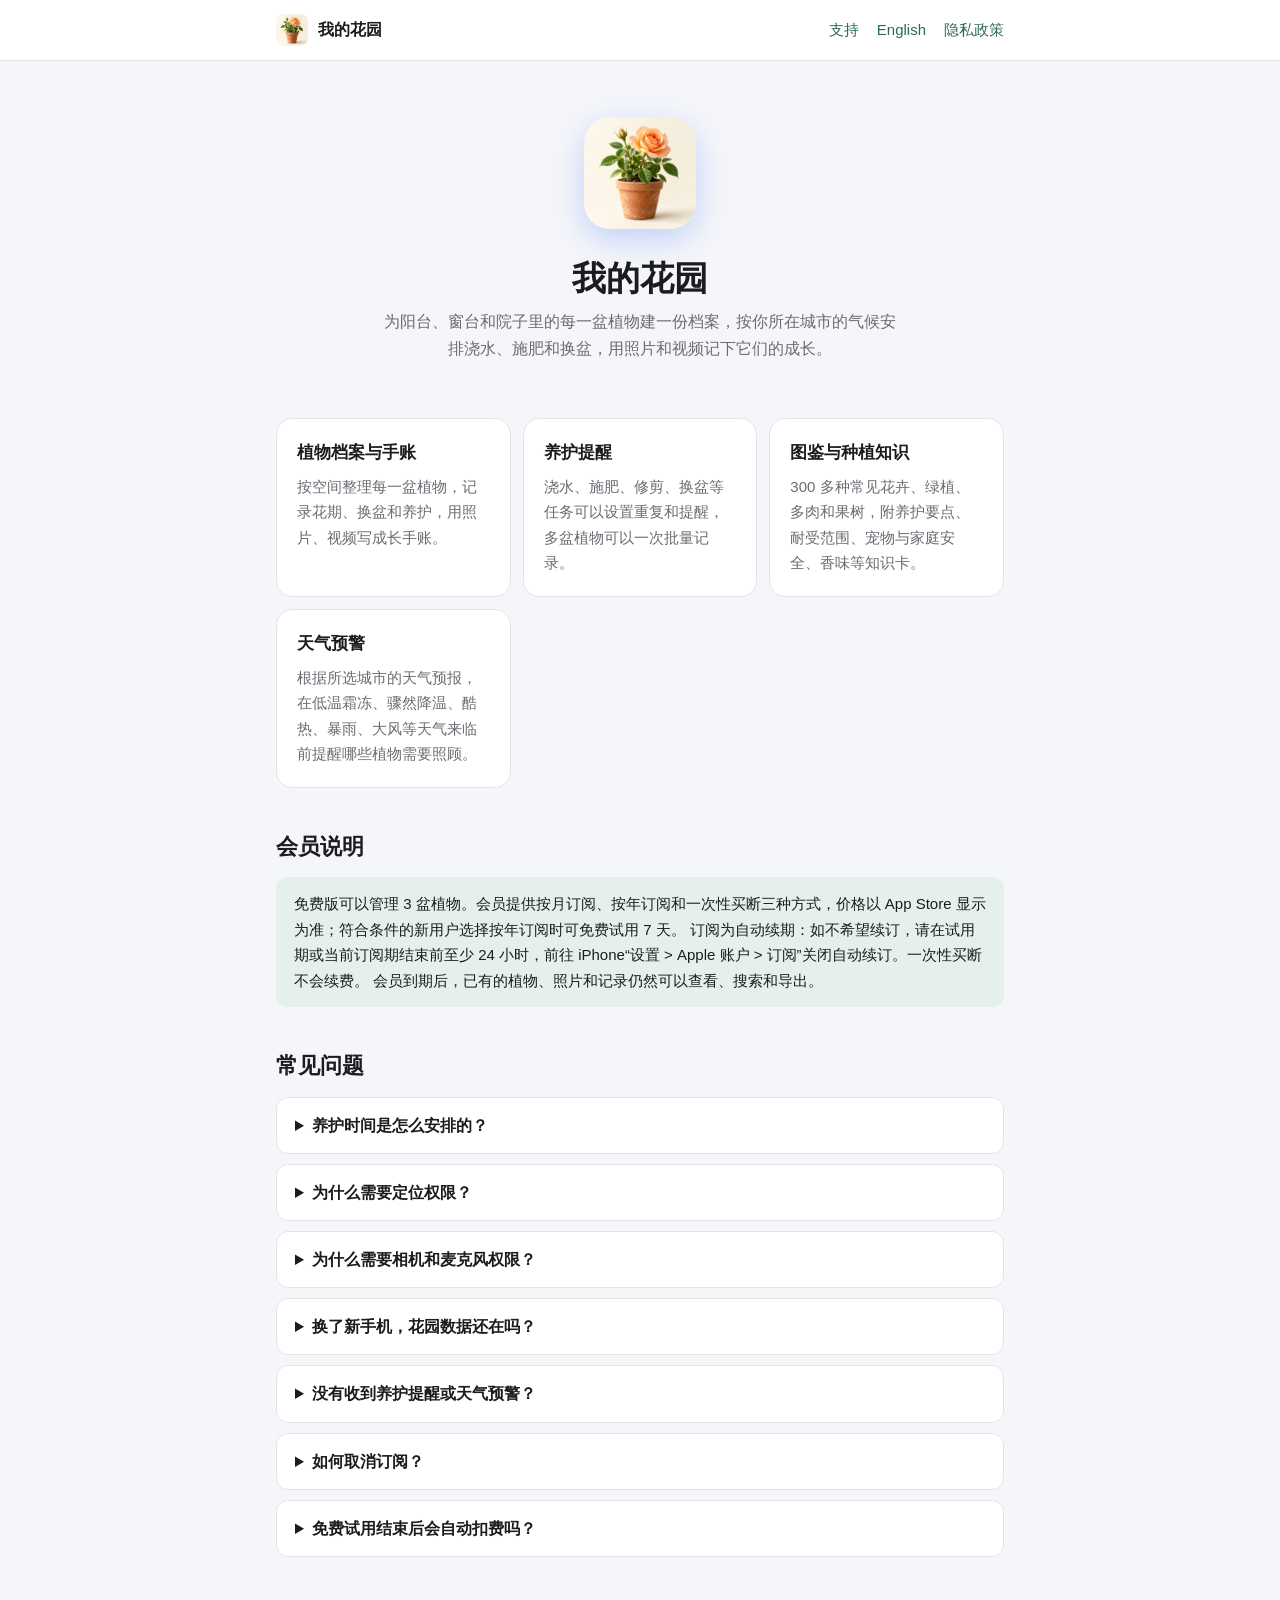
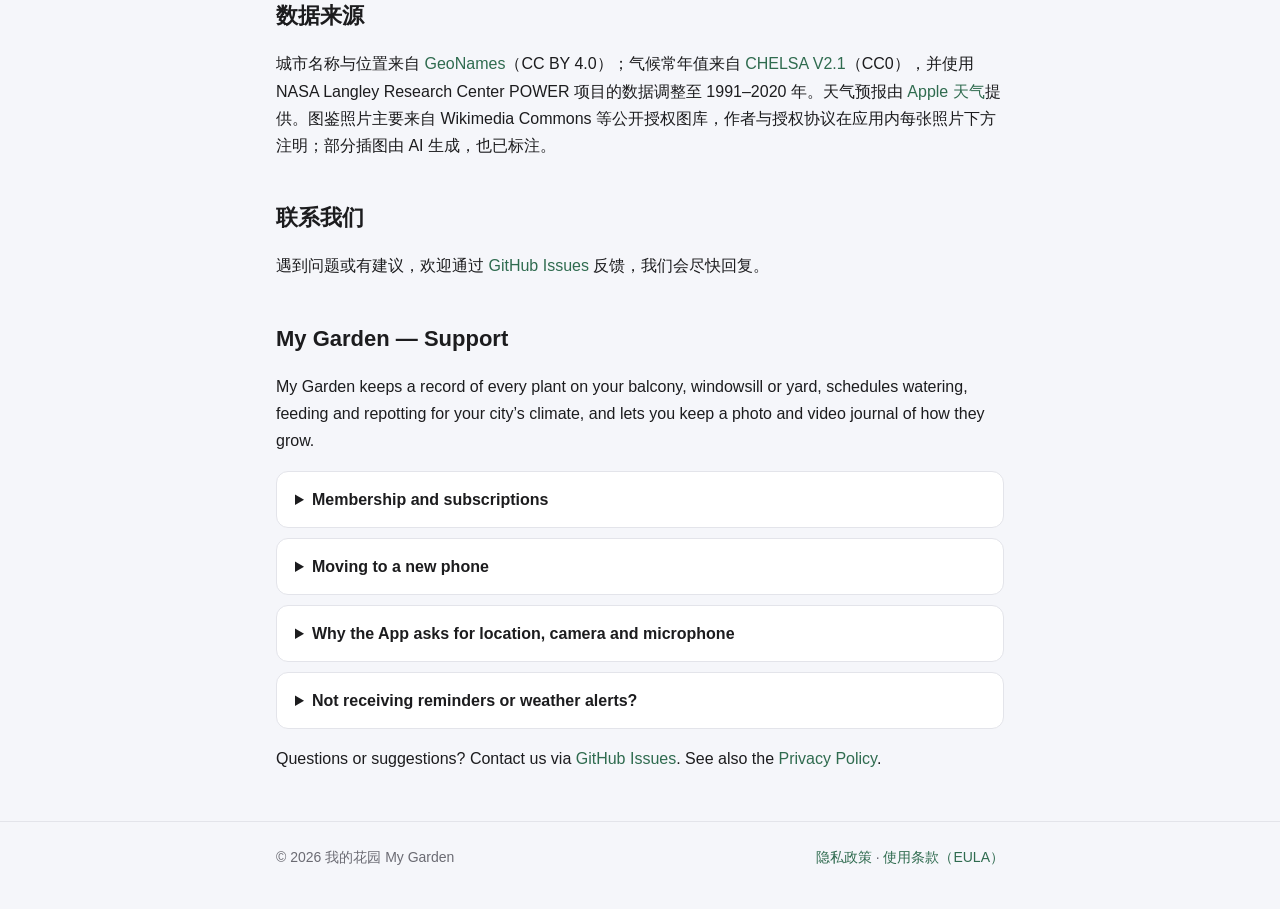
==== my-garden/index.html @ 8ec07e75 "Add My Garden support page and privacy policy Co-Authored-By: Claude Opus 5.5 <noreply@anthropic.com" ====
<!DOCTYPE html>
<html lang="zh-Hans">
<head>
  <meta charset="utf-8">
  <meta name="viewport" content="width=device-width, initial-scale=1">
  <title>我的花园 - 记录与照料你的每一盆植物</title>
  <meta name="description" content="我的花园（My Garden）是一款 iOS 植物养护应用：为每盆植物建立档案，按当地气候安排养护提醒，查看植物图鉴与种植知识，用照片和视频记录成长。">
  <link rel="icon" href="icon.png">
  <link rel="apple-touch-icon" href="icon.png">
  <link rel="stylesheet" href="../style.css">
</head>
<body>
  <header class="site">
    <div class="wrap">
      <a class="brand" href="./"><img src="icon.png" alt="">我的花园</a>
      <nav class="links">
        <a href="#support">支持</a>
        <a href="#en">English</a>
        <a href="privacy.html">隐私政策</a>
      </nav>
    </div>
  </header>

  <main class="wrap">
    <div class="hero">
      <img src="icon.png" alt="我的花园图标">
      <h1>我的花园</h1>
      <p>为阳台、窗台和院子里的每一盆植物建一份档案，按你所在城市的气候安排浇水、施肥和换盆，用照片和视频记下它们的成长。</p>
    </div>

    <div class="grid">
      <div class="card">
        <h3>植物档案与手账</h3>
        <p>按空间整理每一盆植物，记录花期、换盆和养护，用照片、视频写成长手账。</p>
      </div>
      <div class="card">
        <h3>养护提醒</h3>
        <p>浇水、施肥、修剪、换盆等任务可以设置重复和提醒，多盆植物可以一次批量记录。</p>
      </div>
      <div class="card">
        <h3>图鉴与种植知识</h3>
        <p>300 多种常见花卉、绿植、多肉和果树，附养护要点、耐受范围、宠物与家庭安全、香味等知识卡。</p>
      </div>
      <div class="card">
        <h3>天气预警</h3>
        <p>根据所选城市的天气预报，在低温霜冻、骤然降温、酷热、暴雨、大风等天气来临前提醒哪些植物需要照顾。</p>
      </div>
    </div>

    <section id="subscription">
      <h2>会员说明</h2>
      <div class="notice">
        免费版可以管理 3 盆植物。会员提供按月订阅、按年订阅和一次性买断三种方式，价格以 App Store 显示为准；符合条件的新用户选择按年订阅时可免费试用 7 天。
        订阅为自动续期：如不希望续订，请在试用期或当前订阅期结束前至少 24 小时，前往 iPhone“设置 &gt; Apple 账户 &gt; 订阅”关闭自动续订。一次性买断不会续费。
        会员到期后，已有的植物、照片和记录仍然可以查看、搜索和导出。
      </div>
    </section>

    <section id="support">
      <h2>常见问题</h2>

      <details>
        <summary>养护时间是怎么安排的？</summary>
        <p>图鉴里的养护建议按你所选城市的多年平均气候（气温、降水、霜期）换算月份，南半球、热带和高原城市都会相应调整。它反映的是“一般年份”，实际养护请结合植物状态和当年天气。</p>
      </details>

      <details>
        <summary>为什么需要定位权限？</summary>
        <p>只在选择城市时（首次设置或你在选择城市时轻点“使用我的位置”）用一次，用来找到离你最近的城市。应用只保存你选定的城市，不保存你的位置坐标，也不会在后台定位。你也可以拒绝授权，直接搜索城市。</p>
      </details>

      <details>
        <summary>为什么需要相机和麦克风权限？</summary>
        <p>相机用于给植物和手账拍照、录视频；麦克风只用于录制手账视频时的声音。拍摄的内容只保存在你的设备上。不授权也可以从相册选择照片。</p>
      </details>

      <details>
        <summary>换了新手机，花园数据还在吗？</summary>
        <p>数据只保存在当前设备上，不会通过 iCloud 同步。换机前请在“设置 &gt; 导出完整备份”导出备份文件（包含植物、空间、任务、手账与照片），保存到“文件”或你的云盘，再在新设备上用“从备份恢复”导入。会员购买会随 Apple 账户恢复，也可在应用内点击“恢复购买”。</p>
      </details>

      <details>
        <summary>没有收到养护提醒或天气预警？</summary>
        <ul>
          <li>确认在任务里打开了提醒，并在系统“设置 &gt; 通知 &gt; 我的花园”中允许通知；</li>
          <li>天气和病虫害提醒需要先选择城市，并在应用设置中打开“天气预警”或“病虫害预警”；</li>
          <li>天气预报每天更新一次，打开一次应用即可刷新。</li>
        </ul>
      </details>

      <details>
        <summary>如何取消订阅？</summary>
        <ol>
          <li>打开 iPhone 的“设置”App；</li>
          <li>轻点顶部你的名字，进入“订阅”；</li>
          <li>选择“我的花园”的会员，轻点“取消订阅”。</li>
        </ol>
        <p>也可以在我的花园的“设置 &gt; 管理订阅”中直接操作。取消后可以继续使用到当前订阅期结束。</p>
      </details>

      <details>
        <summary>免费试用结束后会自动扣费吗？</summary>
        <p>会。开始试用即开通了按年订阅，如果在试用结束前 24 小时仍未取消，Apple 将按年自动扣费。试用期内取消不会产生任何费用。</p>
      </details>
    </section>

    <section id="data">
      <h2>数据来源</h2>
      <p>城市名称与位置来自 <a href="https://www.geonames.org/">GeoNames</a>（CC BY 4.0）；气候常年值来自 <a href="https://www.chelsa-climate.org/">CHELSA V2.1</a>（CC0），并使用 NASA Langley Research Center POWER 项目的数据调整至 1991–2020 年。天气预报由 <a href="https://developer.apple.com/weatherkit/data-source-attribution/">Apple 天气</a>提供。图鉴照片主要来自 Wikimedia Commons 等公开授权图库，作者与授权协议在应用内每张照片下方注明；部分插图由 AI 生成，也已标注。</p>
    </section>

    <section id="contact">
      <h2>联系我们</h2>
      <p>遇到问题或有建议，欢迎通过
        <a href="https://github.com/YPLiang19/privacy-policy/issues">GitHub Issues</a>
        反馈，我们会尽快回复。</p>
    </section>

    <section id="en" lang="en">
      <h2>My Garden — Support</h2>
      <p>My Garden keeps a record of every plant on your balcony, windowsill or yard, schedules watering, feeding and repotting for your city’s climate, and lets you keep a photo and video journal of how they grow.</p>

      <details>
        <summary>Membership and subscriptions</summary>
        <p>The free version manages up to 3 plants. Membership is available as a monthly subscription, a yearly subscription or a one-time lifetime purchase; prices are shown in the App Store. Eligible new users get a 7-day free trial with the yearly plan. Subscriptions renew automatically unless turned off at least 24 hours before the end of the trial or current period in iPhone Settings &gt; Apple Account &gt; Subscriptions, or in My Garden under Settings &gt; Manage subscription. The lifetime purchase never renews. After a membership ends, your existing plants, photos and records remain viewable, searchable and exportable.</p>
      </details>

      <details>
        <summary>Moving to a new phone</summary>
        <p>Your data stays on this device and is not synced through iCloud. Before switching phones, use Settings &gt; Export full backup (it includes plants, spaces, tasks, journal and photos), save it to Files or your own cloud storage, then use Restore from backup on the new device. Purchases are restored with your Apple Account, or tap Restore purchases in the App.</p>
      </details>

      <details>
        <summary>Why the App asks for location, camera and microphone</summary>
        <p>Location is used once, when choosing a city, to find the nearest one; your coordinates are never stored. The camera takes photos and videos of your plants and journal, and the microphone records sound in journal videos only. Everything stays on your device.</p>
      </details>

      <details>
        <summary>Not receiving reminders or weather alerts?</summary>
        <p>Make sure reminders are on for the task and notifications are allowed in Settings &gt; Notifications &gt; My Garden. Weather alerts need a chosen city and the “Weather alerts” switch in the App’s settings. The forecast updates once a day when you open the App.</p>
      </details>

      <p>Questions or suggestions? Contact us via <a href="https://github.com/YPLiang19/privacy-policy/issues">GitHub Issues</a>. See also the <a href="privacy.html#en">Privacy Policy</a>.</p>
    </section>
  </main>

  <footer class="site">
    <div class="wrap">
      <span>© 2026 我的花园 My Garden</span>
      <span>
        <a href="privacy.html">隐私政策</a> ·
        <a href="https://www.apple.com/legal/internet-services/itunes/dev/stdeula/">使用条款（EULA）</a>
      </span>
    </div>
  </footer>
</body>
</html>
---- style.css ----
:root {
  --bg: #f5f6fa;
  --surface: #ffffff;
  --text: #1c1c1e;
  --muted: #6b6b73;
  --border: #e3e4ea;
  --accent: #2f6b4f;
  --accent-soft: #e6f0ea;
  --radius: 16px;
  color-scheme: light;
}

@media (prefers-color-scheme: dark) {
  :root {
    --bg: #0f1115;
    --surface: #181b21;
    --text: #f2f2f5;
    --muted: #a0a3ad;
    --border: #2a2e37;
    --accent: #7cc49c;
    --accent-soft: #1b2a22;
    color-scheme: dark;
  }
}

* { box-sizing: border-box; }

body {
  margin: 0;
  background: var(--bg);
  color: var(--text);
  font-family: -apple-system, BlinkMacSystemFont, "SF Pro Text", "PingFang SC",
    "Hiragino Sans GB", "Microsoft YaHei", "Helvetica Neue", Arial, sans-serif;
  font-size: 16px;
  line-height: 1.7;
  -webkit-font-smoothing: antialiased;
}

a { color: var(--accent); text-decoration: none; }
a:hover { text-decoration: underline; }

.wrap { max-width: 760px; margin: 0 auto; padding: 0 16px; }

header.site {
  border-bottom: 1px solid var(--border);
  background: var(--surface);
}
header.site .wrap {
  display: flex;
  align-items: center;
  justify-content: space-between;
  gap: 12px;
  min-height: 60px;
  flex-wrap: wrap;
}
.brand {
  display: flex;
  align-items: center;
  gap: 10px;
  font-weight: 600;
  color: var(--text);
}
.brand:hover { text-decoration: none; }
.brand img { width: 32px; height: 32px; border-radius: 8px; }
nav.links { display: flex; gap: 18px; font-size: 15px; }

.hero { text-align: center; padding: 56px 0 32px; }
.hero img {
  width: 112px;
  height: 112px;
  border-radius: 26px;
  box-shadow: 0 10px 30px rgba(37, 99, 235, 0.25);
}
.hero h1 { font-size: 34px; margin: 20px 0 8px; line-height: 1.25; }
.hero p { color: var(--muted); margin: 0 auto; max-width: 520px; }

.grid {
  display: grid;
  grid-template-columns: repeat(auto-fit, minmax(220px, 1fr));
  gap: 12px;
  margin: 24px 0;
}

.card {
  background: var(--surface);
  border: 1px solid var(--border);
  border-radius: var(--radius);
  padding: 20px;
}
.card h3 { margin: 0 0 6px; font-size: 17px; }
.card p { margin: 0; color: var(--muted); font-size: 15px; }

section { margin: 40px 0; }
section > h2 { font-size: 22px; margin: 0 0 12px; }

details {
  background: var(--surface);
  border: 1px solid var(--border);
  border-radius: 12px;
  padding: 14px 18px;
  margin-bottom: 10px;
}
details summary { cursor: pointer; font-weight: 600; }
details p, details ol, details ul { color: var(--muted); margin: 10px 0 0; }

.notice {
  background: var(--accent-soft);
  border-radius: 12px;
  padding: 14px 18px;
  font-size: 15px;
}

article.doc {
  background: var(--surface);
  border: 1px solid var(--border);
  border-radius: var(--radius);
  padding: 28px 24px;
  margin: 32px 0;
}
article.doc h1 { font-size: 28px; margin: 0 0 4px; line-height: 1.3; }
article.doc h2 { font-size: 19px; margin: 28px 0 8px; }
article.doc .meta { color: var(--muted); font-size: 14px; margin: 0 0 20px; }
article.doc ul { padding-left: 22px; }
article.doc li { margin: 4px 0; }

.lang-switch { font-size: 14px; color: var(--muted); }

footer.site {
  border-top: 1px solid var(--border);
  color: var(--muted);
  font-size: 14px;
  padding: 24px 0 40px;
  margin-top: 48px;
}
footer.site .wrap { display: flex; flex-wrap: wrap; gap: 8px 20px; justify-content: space-between; }

@media (max-width: 520px) {
  .hero h1 { font-size: 28px; }
  article.doc { padding: 22px 16px; }
  nav.links { gap: 14px; }
}
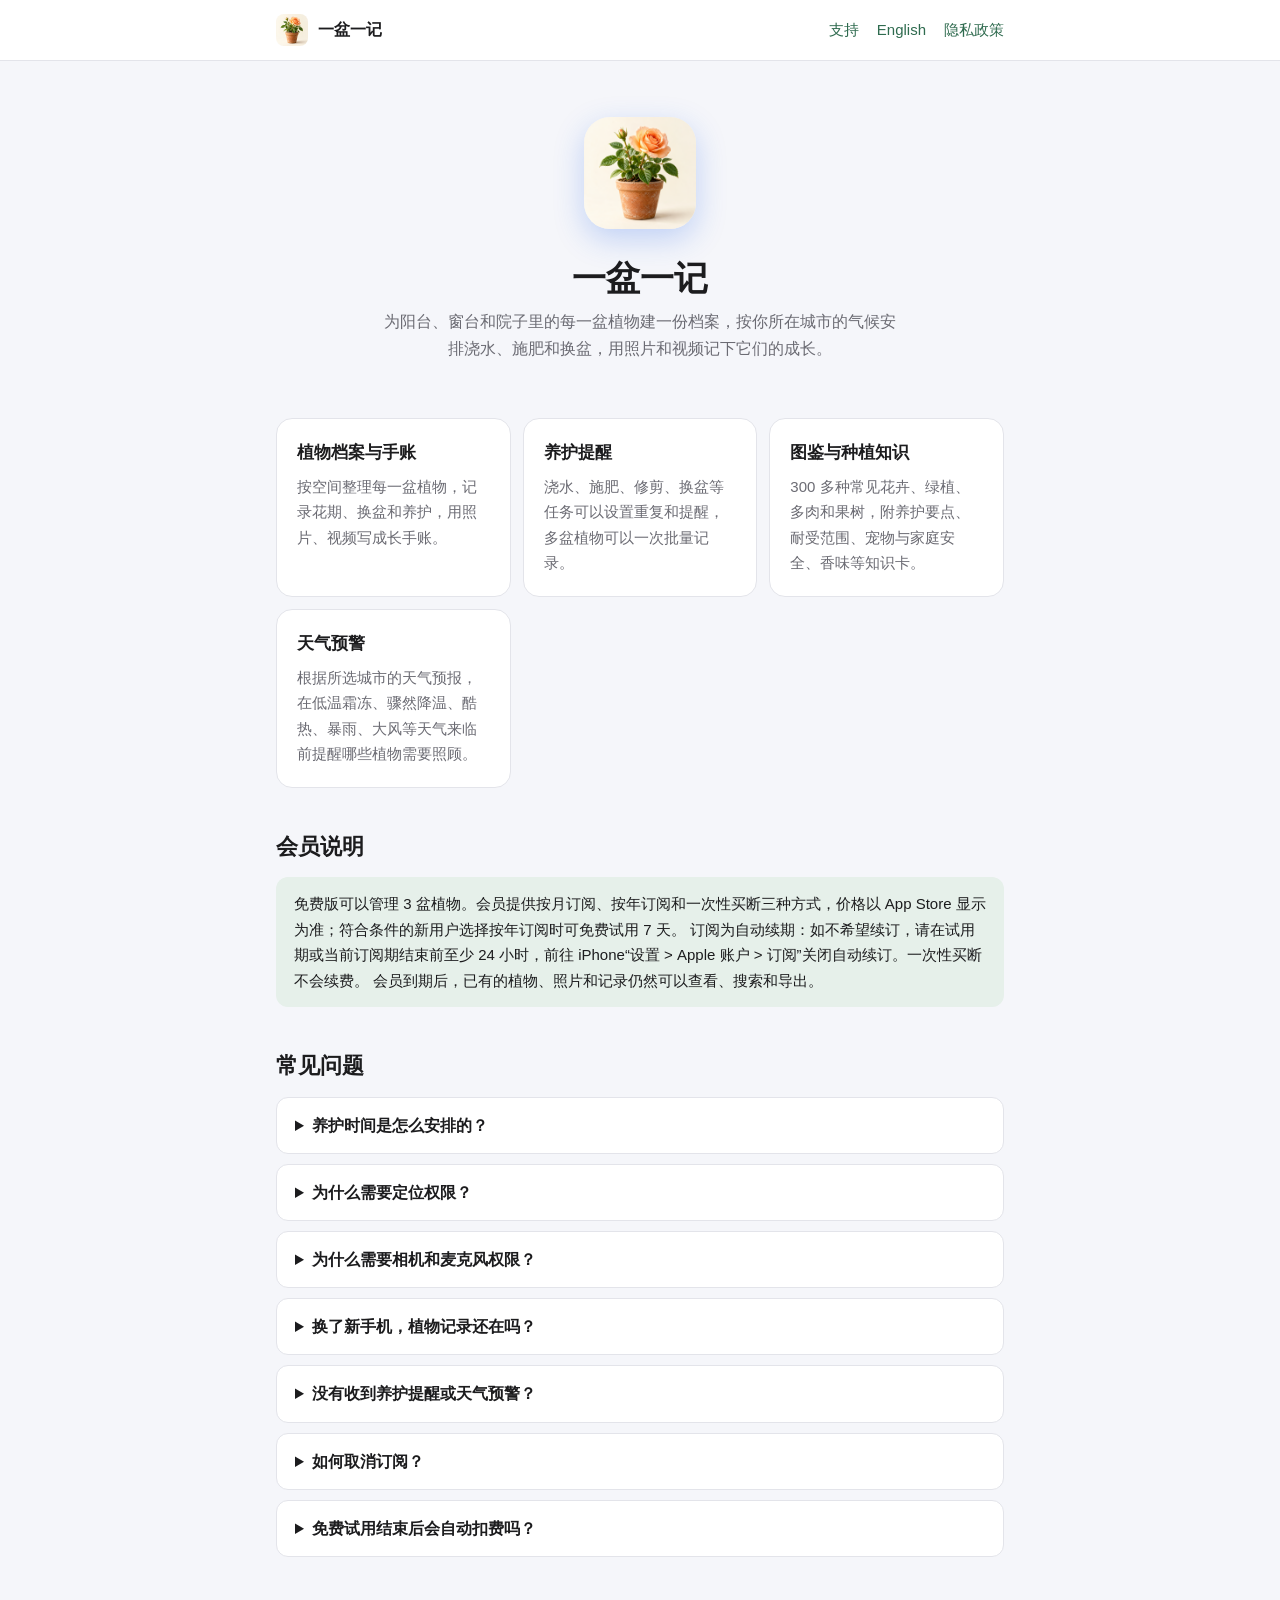
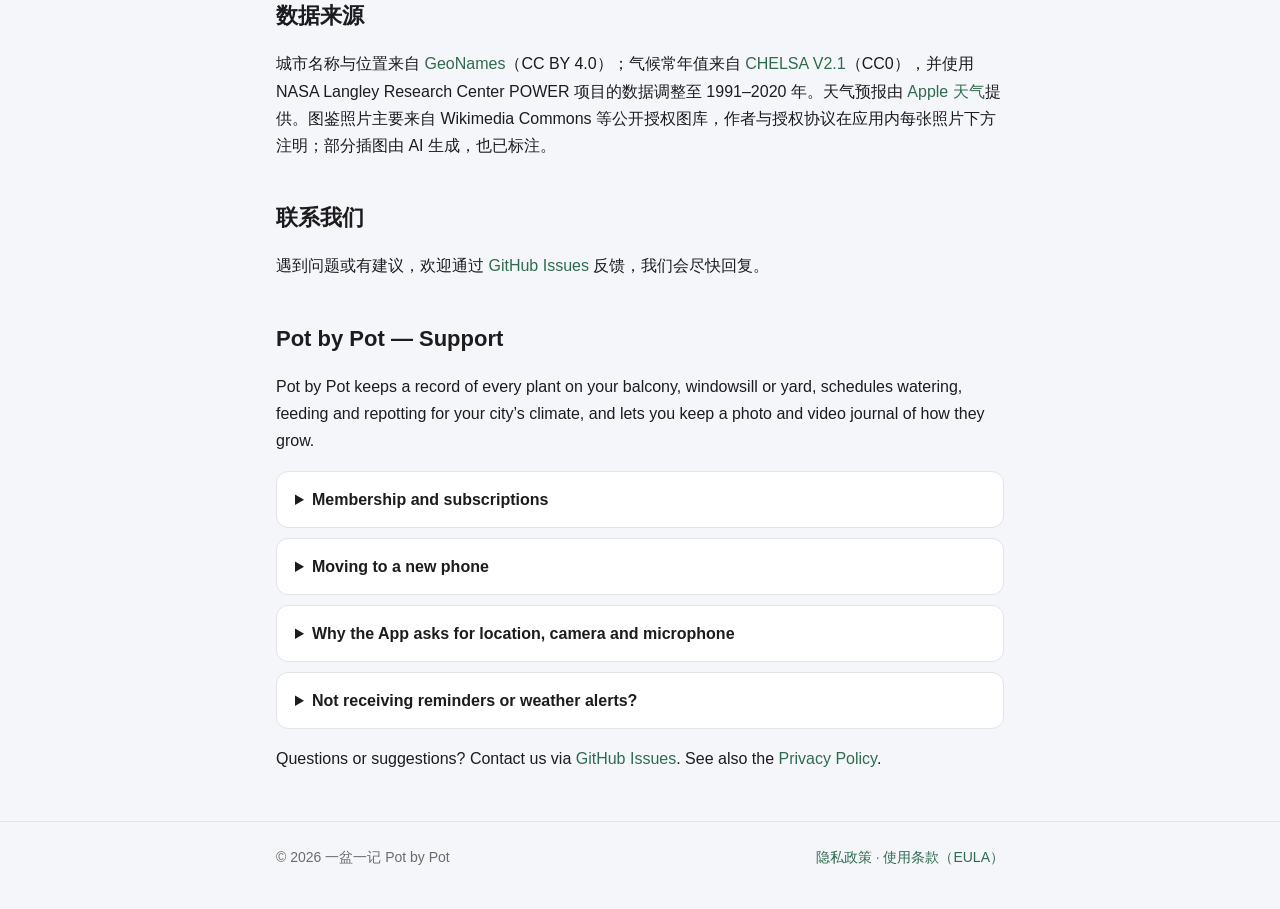
==== commit 6a2cfae2: "Rename My Garden to Pot by Pot (一盆一记) on support page and privacy policy Co-Authored-By: Claude Opus" ====
--- a/my-garden/index.html
+++ b/my-garden/index.html
@@ -3,8 +3,8 @@
 <head>
   <meta charset="utf-8">
   <meta name="viewport" content="width=device-width, initial-scale=1">
-  <title>我的花园 - 记录与照料你的每一盆植物</title>
-  <meta name="description" content="我的花园（My Garden）是一款 iOS 植物养护应用：为每盆植物建立档案，按当地气候安排养护提醒，查看植物图鉴与种植知识，用照片和视频记录成长。">
+  <title>一盆一记 - 记录与照料你的每一盆植物</title>
+  <meta name="description" content="一盆一记（Pot by Pot）是一款 iOS 植物养护应用：为每盆植物建立档案，按当地气候安排养护提醒，查看植物图鉴与种植知识，用照片和视频记录成长。">
   <link rel="icon" href="icon.png">
   <link rel="apple-touch-icon" href="icon.png">
   <link rel="stylesheet" href="../style.css">
@@ -12,7 +12,7 @@
 <body>
   <header class="site">
     <div class="wrap">
-      <a class="brand" href="./"><img src="icon.png" alt="">我的花园</a>
+      <a class="brand" href="./"><img src="icon.png" alt="">一盆一记</a>
       <nav class="links">
         <a href="#support">支持</a>
         <a href="#en">English</a>
@@ -23,8 +23,8 @@
 
   <main class="wrap">
     <div class="hero">
-      <img src="icon.png" alt="我的花园图标">
-      <h1>我的花园</h1>
+      <img src="icon.png" alt="一盆一记图标">
+      <h1>一盆一记</h1>
       <p>为阳台、窗台和院子里的每一盆植物建一份档案，按你所在城市的气候安排浇水、施肥和换盆，用照片和视频记下它们的成长。</p>
     </div>
 
@@ -75,14 +75,14 @@
       </details>
 
       <details>
-        <summary>换了新手机，花园数据还在吗？</summary>
+        <summary>换了新手机，植物记录还在吗？</summary>
         <p>数据只保存在当前设备上，不会通过 iCloud 同步。换机前请在“设置 &gt; 导出完整备份”导出备份文件（包含植物、空间、任务、手账与照片），保存到“文件”或你的云盘，再在新设备上用“从备份恢复”导入。会员购买会随 Apple 账户恢复，也可在应用内点击“恢复购买”。</p>
       </details>
 
       <details>
         <summary>没有收到养护提醒或天气预警？</summary>
         <ul>
-          <li>确认在任务里打开了提醒，并在系统“设置 &gt; 通知 &gt; 我的花园”中允许通知；</li>
+          <li>确认在任务里打开了提醒，并在系统“设置 &gt; 通知 &gt; 一盆一记”中允许通知；</li>
           <li>天气和病虫害提醒需要先选择城市，并在应用设置中打开“天气预警”或“病虫害预警”；</li>
           <li>天气预报每天更新一次，打开一次应用即可刷新。</li>
         </ul>
@@ -93,9 +93,9 @@
         <ol>
           <li>打开 iPhone 的“设置”App；</li>
           <li>轻点顶部你的名字，进入“订阅”；</li>
-          <li>选择“我的花园”的会员，轻点“取消订阅”。</li>
+          <li>选择“一盆一记”的会员，轻点“取消订阅”。</li>
         </ol>
-        <p>也可以在我的花园的“设置 &gt; 管理订阅”中直接操作。取消后可以继续使用到当前订阅期结束。</p>
+        <p>也可以在一盆一记的“设置 &gt; 管理订阅”中直接操作。取消后可以继续使用到当前订阅期结束。</p>
       </details>
 
       <details>
@@ -117,12 +117,12 @@
     </section>
 
     <section id="en" lang="en">
-      <h2>My Garden — Support</h2>
-      <p>My Garden keeps a record of every plant on your balcony, windowsill or yard, schedules watering, feeding and repotting for your city’s climate, and lets you keep a photo and video journal of how they grow.</p>
+      <h2>Pot by Pot — Support</h2>
+      <p>Pot by Pot keeps a record of every plant on your balcony, windowsill or yard, schedules watering, feeding and repotting for your city’s climate, and lets you keep a photo and video journal of how they grow.</p>
 
       <details>
         <summary>Membership and subscriptions</summary>
-        <p>The free version manages up to 3 plants. Membership is available as a monthly subscription, a yearly subscription or a one-time lifetime purchase; prices are shown in the App Store. Eligible new users get a 7-day free trial with the yearly plan. Subscriptions renew automatically unless turned off at least 24 hours before the end of the trial or current period in iPhone Settings &gt; Apple Account &gt; Subscriptions, or in My Garden under Settings &gt; Manage subscription. The lifetime purchase never renews. After a membership ends, your existing plants, photos and records remain viewable, searchable and exportable.</p>
+        <p>The free version manages up to 3 plants. Membership is available as a monthly subscription, a yearly subscription or a one-time lifetime purchase; prices are shown in the App Store. Eligible new users get a 7-day free trial with the yearly plan. Subscriptions renew automatically unless turned off at least 24 hours before the end of the trial or current period in iPhone Settings &gt; Apple Account &gt; Subscriptions, or in Pot by Pot under Settings &gt; Manage subscription. The lifetime purchase never renews. After a membership ends, your existing plants, photos and records remain viewable, searchable and exportable.</p>
       </details>
 
       <details>
@@ -137,7 +137,7 @@
 
       <details>
         <summary>Not receiving reminders or weather alerts?</summary>
-        <p>Make sure reminders are on for the task and notifications are allowed in Settings &gt; Notifications &gt; My Garden. Weather alerts need a chosen city and the “Weather alerts” switch in the App’s settings. The forecast updates once a day when you open the App.</p>
+        <p>Make sure reminders are on for the task and notifications are allowed in Settings &gt; Notifications &gt; Pot by Pot. Weather alerts need a chosen city and the “Weather alerts” switch in the App’s settings. The forecast updates once a day when you open the App.</p>
       </details>
 
       <p>Questions or suggestions? Contact us via <a href="https://github.com/YPLiang19/privacy-policy/issues">GitHub Issues</a>. See also the <a href="privacy.html#en">Privacy Policy</a>.</p>
@@ -146,7 +146,7 @@
 
   <footer class="site">
     <div class="wrap">
-      <span>© 2026 我的花园 My Garden</span>
+      <span>© 2026 一盆一记 Pot by Pot</span>
       <span>
         <a href="privacy.html">隐私政策</a> ·
         <a href="https://www.apple.com/legal/internet-services/itunes/dev/stdeula/">使用条款（EULA）</a>
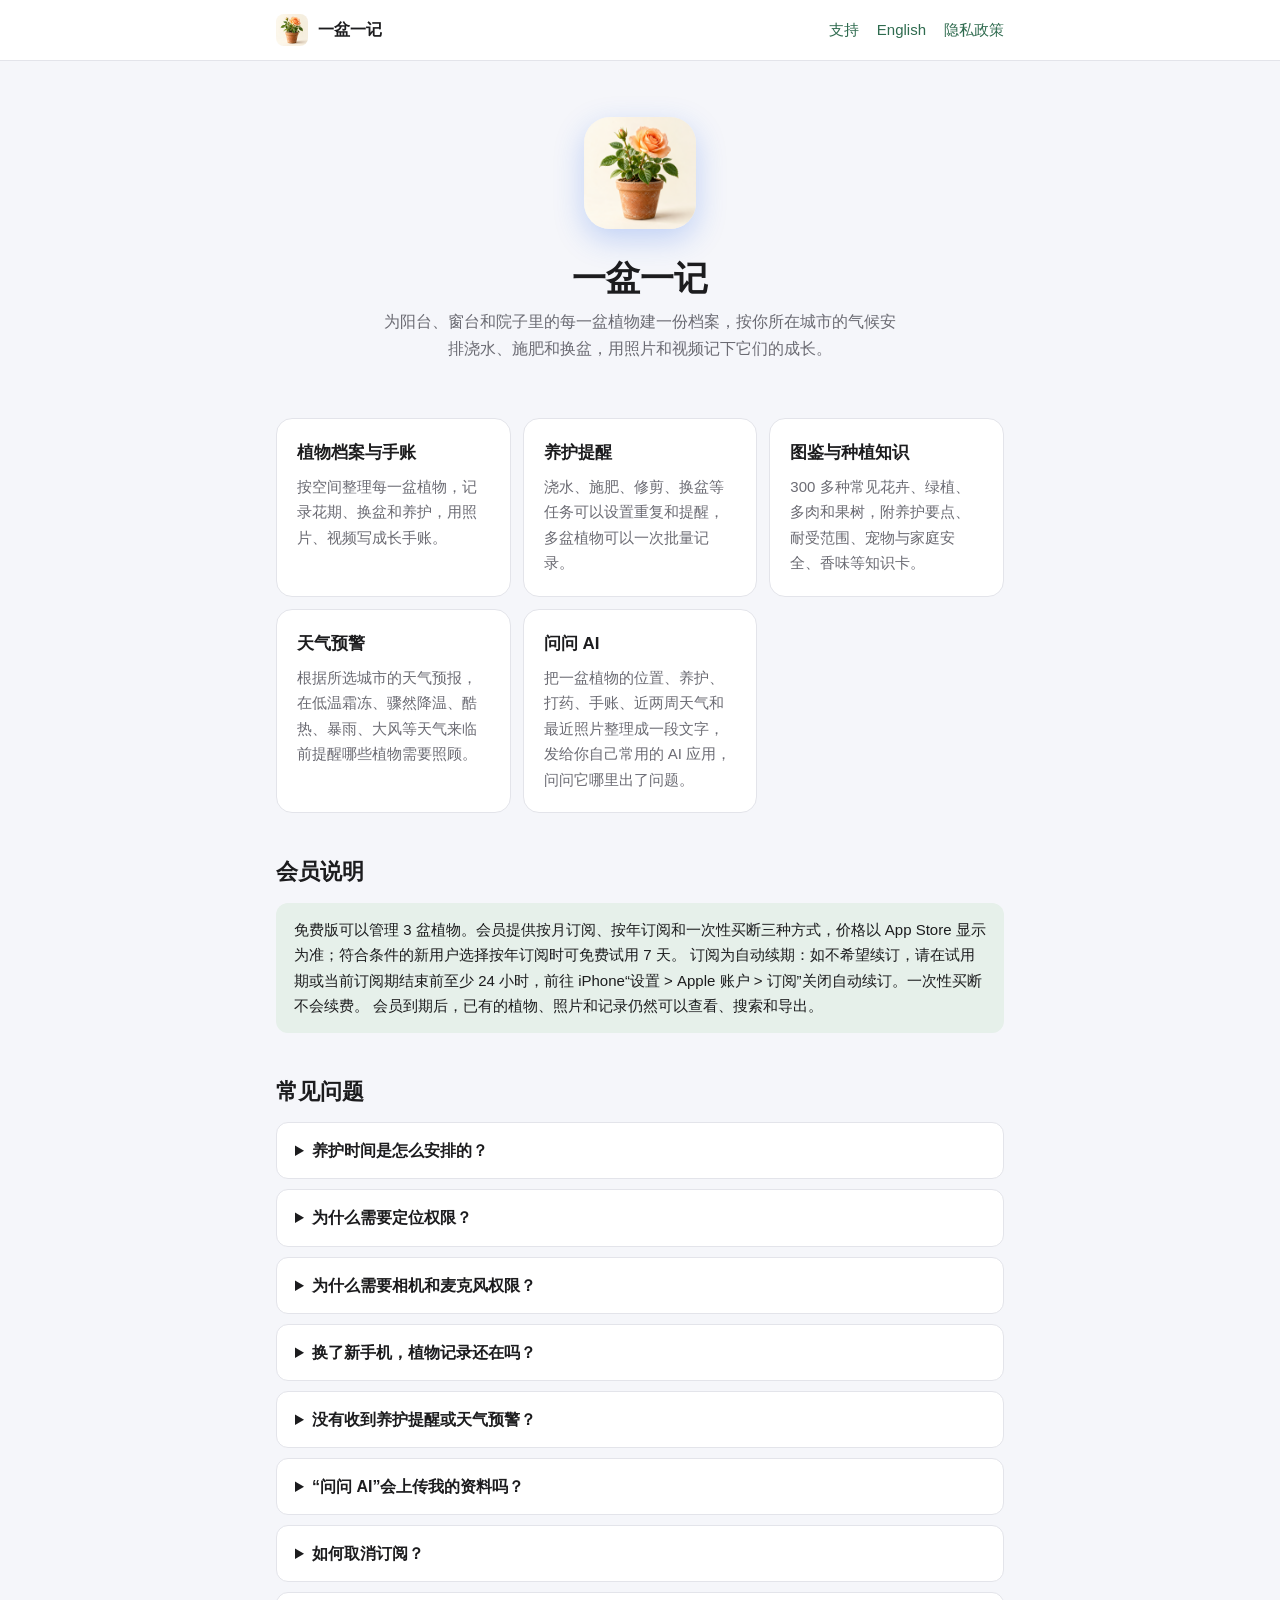
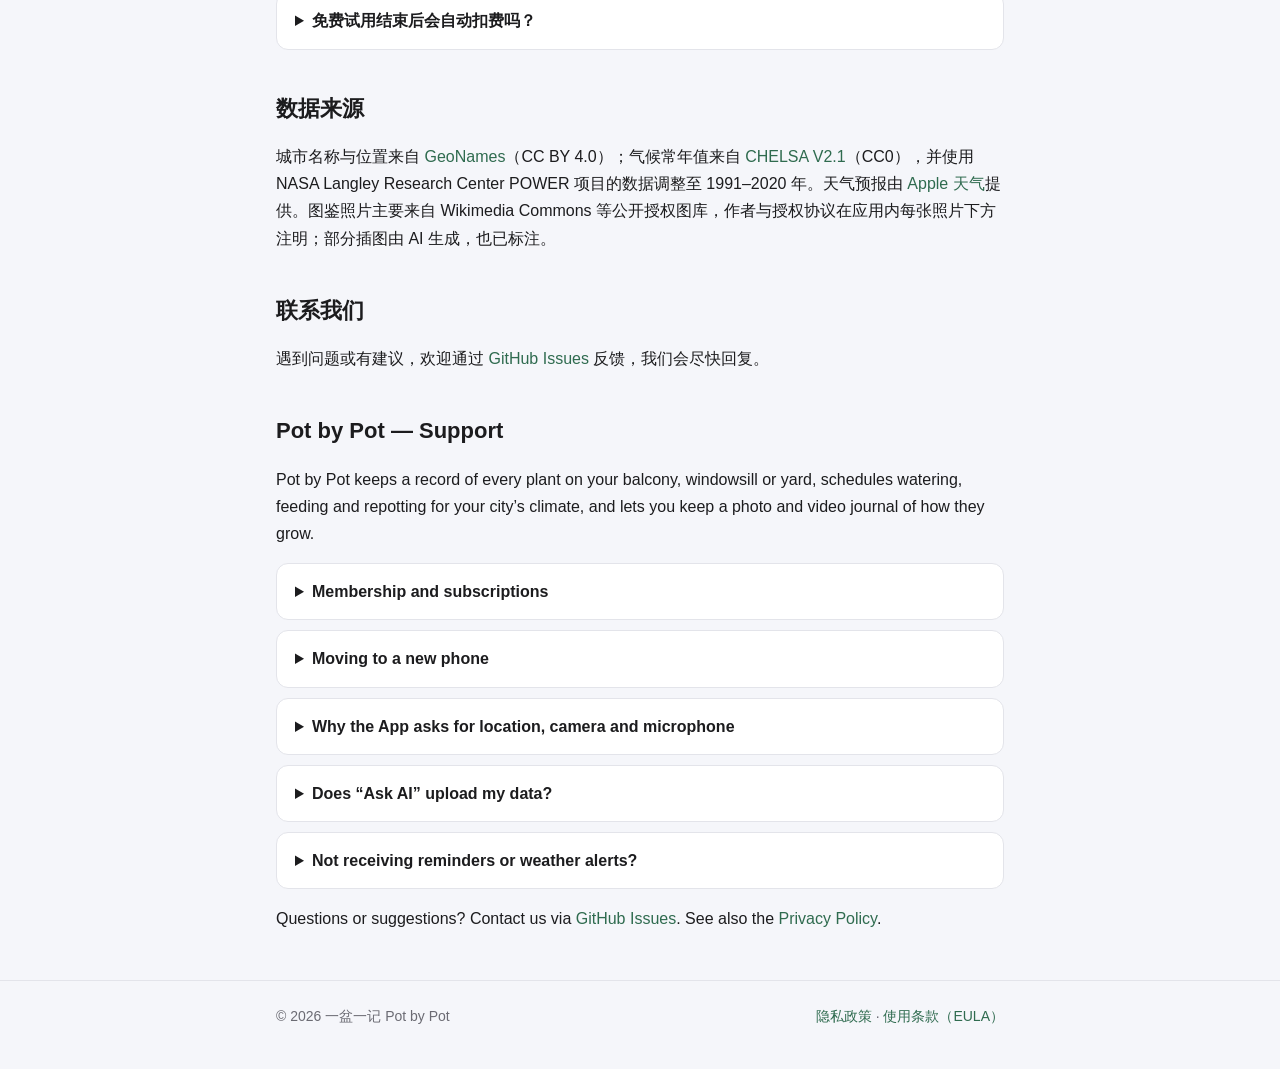
==== commit fa09e84e: "Pot by Pot: describe Ask AI on support page and privacy policy Co-Authored-By: Claude Opus 5.5 <nore" ====
--- a/my-garden/index.html
+++ b/my-garden/index.html
@@ -45,6 +45,10 @@
         <h3>天气预警</h3>
         <p>根据所选城市的天气预报，在低温霜冻、骤然降温、酷热、暴雨、大风等天气来临前提醒哪些植物需要照顾。</p>
       </div>
+      <div class="card">
+        <h3>问问 AI</h3>
+        <p>把一盆植物的位置、养护、打药、手账、近两周天气和最近照片整理成一段文字，发给你自己常用的 AI 应用，问问它哪里出了问题。</p>
+      </div>
     </div>
 
     <section id="subscription">
@@ -86,6 +90,11 @@
           <li>天气和病虫害提醒需要先选择城市，并在应用设置中打开“天气预警”或“病虫害预警”；</li>
           <li>天气预报每天更新一次，打开一次应用即可刷新。</li>
         </ul>
+      </details>
+
+      <details>
+        <summary>“问问 AI”会上传我的资料吗？</summary>
+        <p>不会。一盆一记本身不接入任何 AI 服务。“问问 AI”只是在本机把这一盆的记录整理成文字，你可以先预览全部内容、选择是否附上照片和天气，再通过系统分享发给你选择的 AI 应用，或者只拷贝文字。资料只有在你选定应用后才会离开设备，之后适用该应用的隐私规则。AI 的回答仅供参考，用药前请核对产品标签。这个功能免费版也可以使用。</p>
       </details>
 
       <details>
@@ -136,6 +145,11 @@
       </details>
 
       <details>
+        <summary>Does “Ask AI” upload my data?</summary>
+        <p>No. Pot by Pot does not connect to any AI service itself. “Ask AI” writes up one plant’s records on your device — location, care, sprays, journal, the last two weeks of weather and recent photos. You can preview everything and choose whether to include photos and weather, then send it through the share sheet to the AI app of your choice, or just copy the text. Nothing leaves your device until you pick an app, and that app’s privacy rules then apply. AI answers are for reference only; check the product label before applying any treatment. Ask AI is also available in the free version.</p>
+      </details>
+
+      <details>
         <summary>Not receiving reminders or weather alerts?</summary>
         <p>Make sure reminders are on for the task and notifications are allowed in Settings &gt; Notifications &gt; Pot by Pot. Weather alerts need a chosen city and the “Weather alerts” switch in the App’s settings. The forecast updates once a day when you open the App.</p>
       </details>
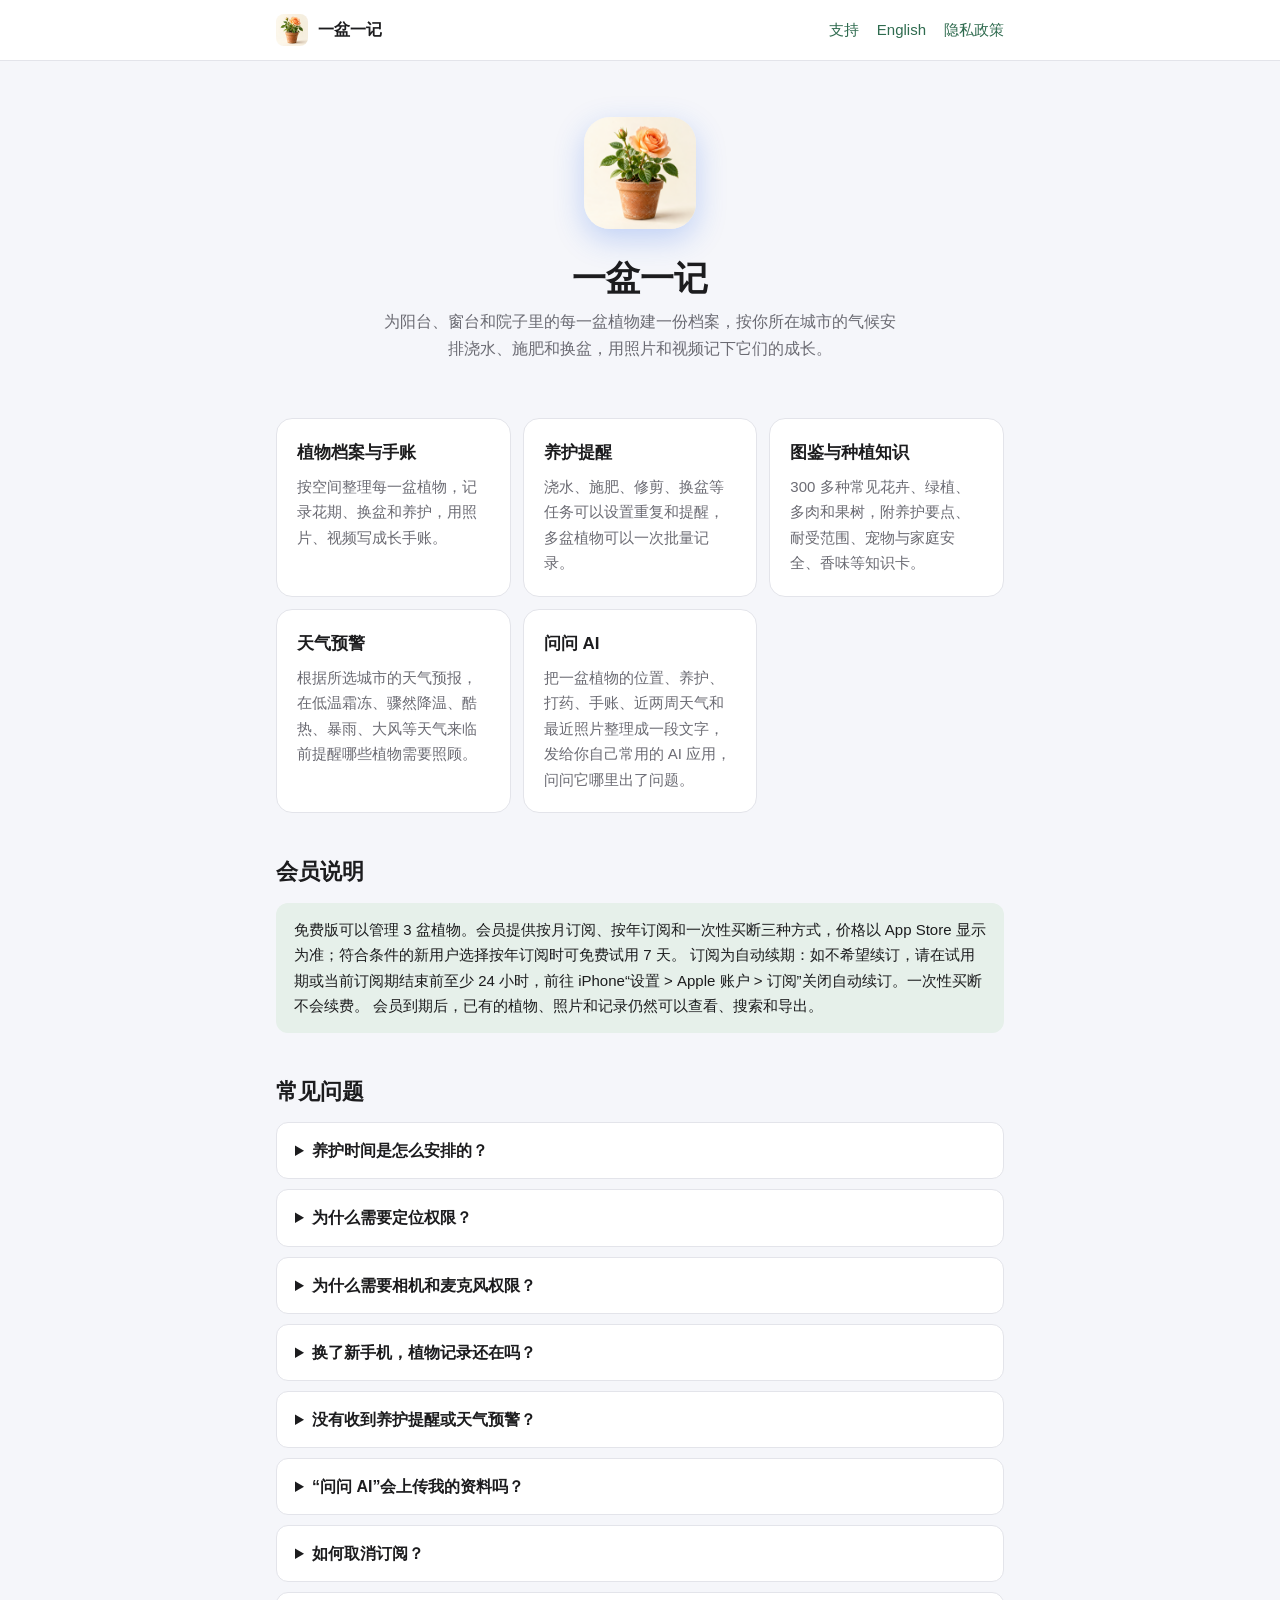
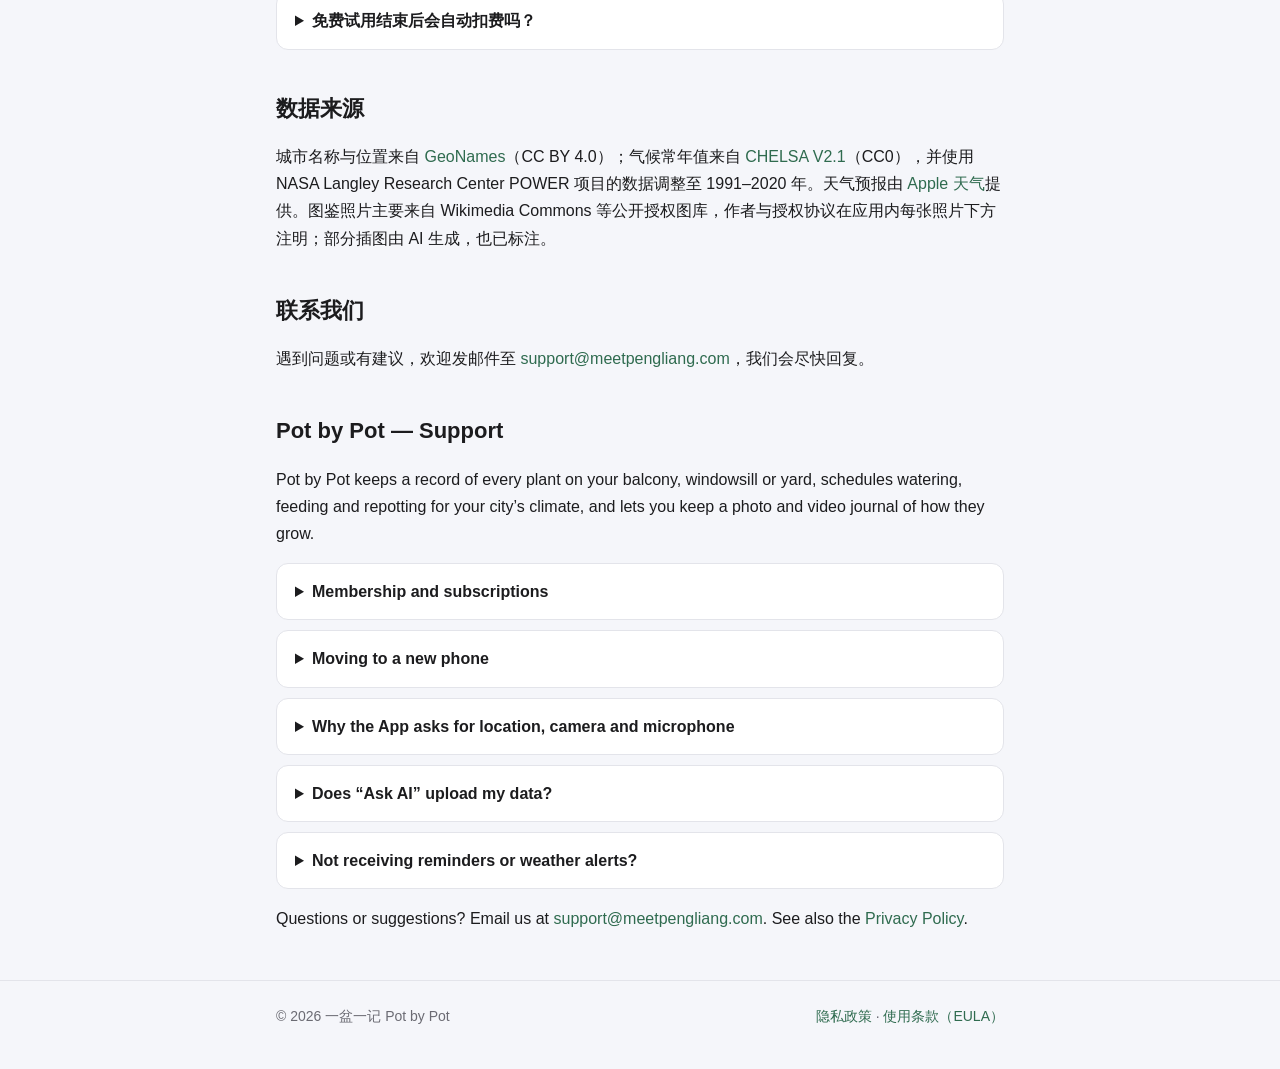
==== commit 7cae883c: "Contact Square Inch Garden and Pot by Pot support by email Support pages and privacy policies now po" ====
--- a/my-garden/index.html
+++ b/my-garden/index.html
@@ -80,7 +80,7 @@
 
       <details>
         <summary>换了新手机，植物记录还在吗？</summary>
-        <p>数据只保存在当前设备上，不会通过 iCloud 同步。换机前请在“设置 &gt; 导出完整备份”导出备份文件（包含植物、空间、任务、手账与照片），保存到“文件”或你的云盘，再在新设备上用“从备份恢复”导入。会员购买会随 Apple 账户恢复，也可在应用内点击“恢复购买”。</p>
+        <p>在。“设置 &gt; iCloud 同步”默认开启，植物、空间、任务、手账与照片会存到你自己的 iCloud。新手机登录同一个 Apple 账户、打开一盆一记后，资料会自动同步过来；照片和视频较多时需要一些时间。iCloud 储存空间不足或关闭了同步时，可以在旧手机“设置 &gt; 导出完整备份”，再在新手机用“从备份恢复”导入。会员购买会随 Apple 账户恢复，也可在应用内点击“恢复购买”。</p>
       </details>
 
       <details>
@@ -120,9 +120,7 @@
 
     <section id="contact">
       <h2>联系我们</h2>
-      <p>遇到问题或有建议，欢迎通过
-        <a href="https://github.com/YPLiang19/privacy-policy/issues">GitHub Issues</a>
-        反馈，我们会尽快回复。</p>
+      <p>遇到问题或有建议，欢迎发邮件至 <a class="mail" data-user="support" data-host="meetpengliang.com" data-subject="一盆一记">support [at] meetpengliang.com</a>，我们会尽快回复。</p>
     </section>
 
     <section id="en" lang="en">
@@ -136,7 +134,7 @@
 
       <details>
         <summary>Moving to a new phone</summary>
-        <p>Your data stays on this device and is not synced through iCloud. Before switching phones, use Settings &gt; Export full backup (it includes plants, spaces, tasks, journal and photos), save it to Files or your own cloud storage, then use Restore from backup on the new device. Purchases are restored with your Apple Account, or tap Restore purchases in the App.</p>
+        <p>Settings &gt; iCloud Sync is on by default, so your plants, spaces, tasks, journal and photos are kept in your own iCloud. Sign in to the same Apple Account on the new phone and open Pot by Pot, and your garden syncs over; lots of photos and videos can take a while. If your iCloud storage is full or sync is off, use Settings &gt; Export full backup on the old phone, then Restore from backup on the new one. Purchases are restored with your Apple Account, or tap Restore purchases in the App.</p>
       </details>
 
       <details>
@@ -154,7 +152,7 @@
         <p>Make sure reminders are on for the task and notifications are allowed in Settings &gt; Notifications &gt; Pot by Pot. Weather alerts need a chosen city and the “Weather alerts” switch in the App’s settings. The forecast updates once a day when you open the App.</p>
       </details>
 
-      <p>Questions or suggestions? Contact us via <a href="https://github.com/YPLiang19/privacy-policy/issues">GitHub Issues</a>. See also the <a href="privacy.html#en">Privacy Policy</a>.</p>
+      <p>Questions or suggestions? Email us at <a class="mail" data-user="support" data-host="meetpengliang.com" data-subject="Pot by Pot">support [at] meetpengliang.com</a>. See also the <a href="privacy.html#en">Privacy Policy</a>.</p>
     </section>
   </main>
 
@@ -167,5 +165,13 @@
       </span>
     </div>
   </footer>
+  <script>
+    // The address is assembled in the browser so it never appears whole in the page source.
+    document.querySelectorAll("a.mail").forEach(function (a) {
+      var address = a.dataset.user + "@" + a.dataset.host;
+      a.href = "mailto:" + address + "?subject=" + encodeURIComponent(a.dataset.subject);
+      a.textContent = address;
+    });
+  </script>
 </body>
 </html>
